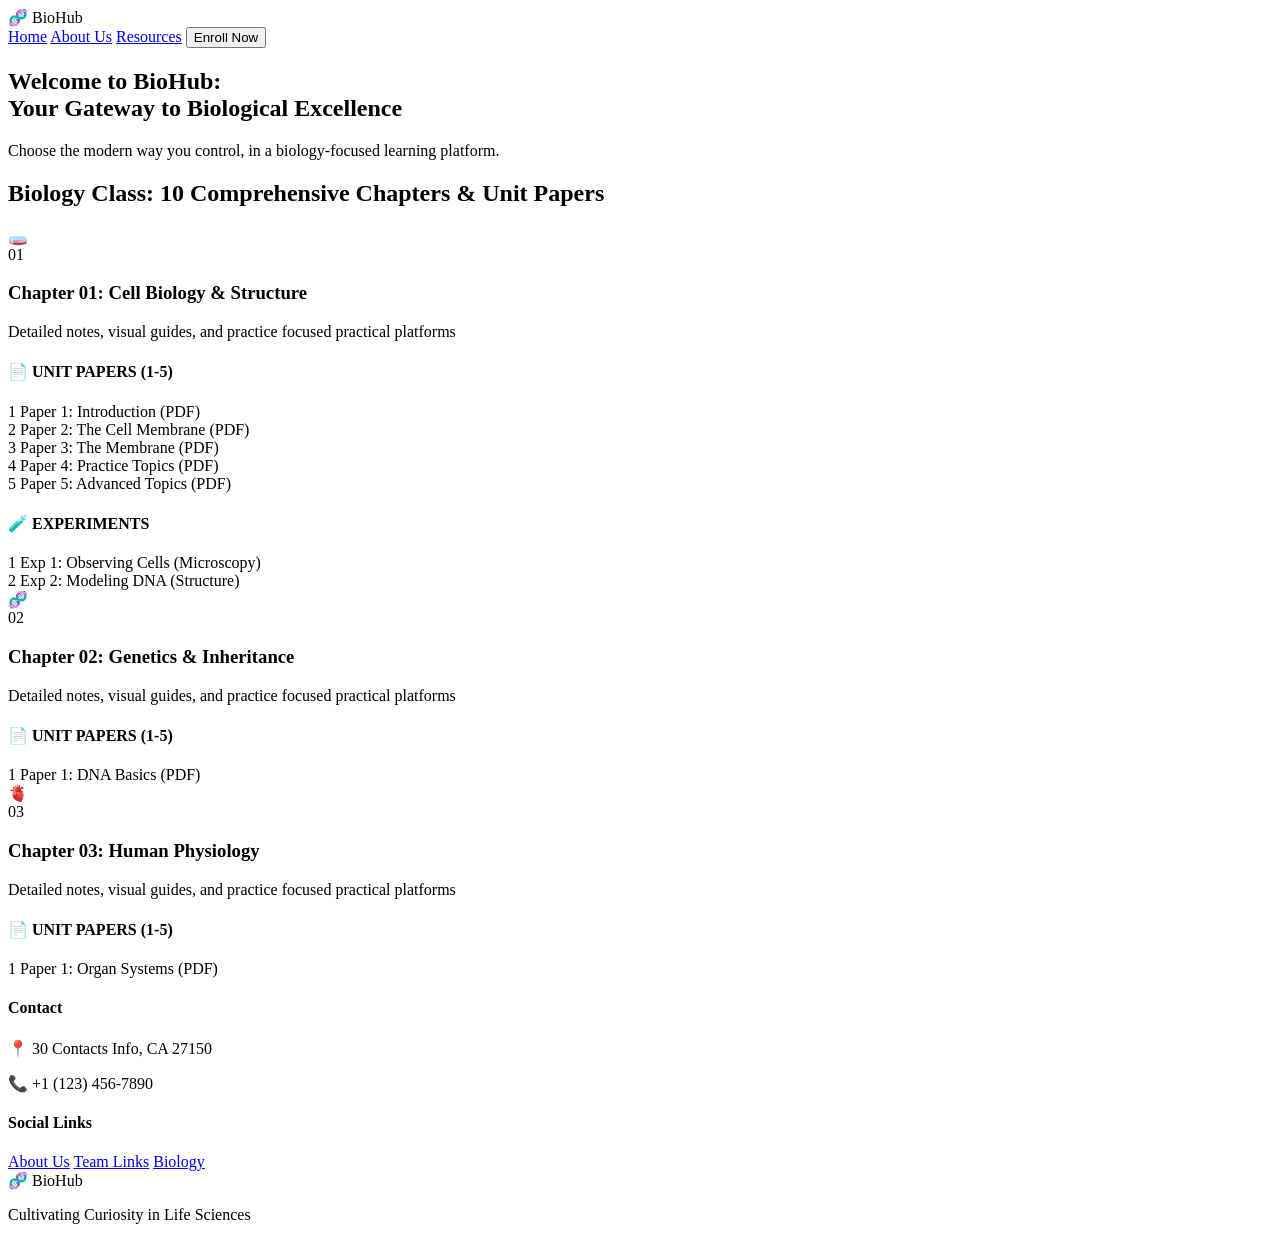
==== index.html @ 4a9627c2 "Move homepage files to root and rename index.html" ====
<!DOCTYPE html>
<html lang="en">
<head>
    <meta charset="UTF-8">
    <meta name="viewport" content="width=device-width, initial-scale=1.0">
    <title>BioHub - Biological Excellence</title>
    <link rel="stylesheet" href="homepage.css">
    <link href="https://fonts.googleapis.com/css2?family=Inter:wght@300;400;600;700&display=swap" rel="stylesheet">
</head>
<body>

    <header class="navbar">
        <div class="logo">🧬 BioHub</div>
        <nav>
            <a href="#" class="active">Home</a>
            <a href="#">About Us</a>
            <a href="#">Resources</a>
            <button class="portal-btn">Enroll Now</button>
        </nav>
    </header>

    <main>
        <section class="hero">
            <div class="hero-content">
                <h1>Welcome to <span>BioHub</span>:<br>Your Gateway to Biological Excellence</h1>
                <p>Choose the modern way you control, in a biology-focused learning platform.</p>
            </div>
            <div class="hero-images">
                <div class="img-large"></div>
                <div class="img-grid">
                    <div class="grid-item"></div>
                    <div class="grid-item"></div>
                    <div class="grid-item"></div>
                    <div class="grid-item"></div>
                </div>
            </div>
        </section>

        <section class="class-section">
            <h2>Biology Class: 10 Comprehensive Chapters & Unit Papers</h2>
            <div class="chapter-grid">
                
                <div class="card" onclick="toggleChapter(this)">
                    <div class="card-header">
                        <div class="icon-circle">🧫</div>
                        <span class="chapter-num">01</span>
                    </div>
                    <div class="card-content">
                        <h3>Chapter 01: Cell Biology & Structure</h3>
                        <p>Detailed notes, visual guides, and practice focused practical platforms</p>
                        
                        <div class="expanded-info">
                            <h4 class="section-title">📄 UNIT PAPERS (1-5)</h4>
                            <div class="list-item"><span>1</span> Paper 1: Introduction (PDF)</div>
                            <div class="list-item"><span>2</span> Paper 2: The Cell Membrane (PDF)</div>
                            <div class="list-item"><span>3</span> Paper 3: The Membrane (PDF)</div>
                            <div class="list-item"><span>4</span> Paper 4: Practice Topics (PDF)</div>
                            <div class="list-item"><span>5</span> Paper 5: Advanced Topics (PDF)</div>
                            
                            <h4 class="section-title">🧪 EXPERIMENTS</h4>
                            <div class="list-item"><span>1</span> Exp 1: Observing Cells (Microscopy)</div>
                            <div class="list-item"><span>2</span> Exp 2: Modeling DNA (Structure)</div>
                        </div>
                    </div>
                </div>

                <div class="card" onclick="toggleChapter(this)">
                    <div class="card-header">
                        <div class="icon-circle">🧬</div>
                        <span class="chapter-num">02</span>
                    </div>
                    <div class="card-content">
                        <h3>Chapter 02: Genetics & Inheritance</h3>
                        <p>Detailed notes, visual guides, and practice focused practical platforms</p>
                        <div class="expanded-info">
                            <h4 class="section-title">📄 UNIT PAPERS (1-5)</h4>
                            <div class="list-item"><span>1</span> Paper 1: DNA Basics (PDF)</div>
                        </div>
                    </div>
                </div>

                <div class="card" onclick="toggleChapter(this)">
                    <div class="card-header">
                        <div class="icon-circle">🫀</div>
                        <span class="chapter-num">03</span>
                    </div>
                    <div class="card-content">
                        <h3>Chapter 03: Human Physiology</h3>
                        <p>Detailed notes, visual guides, and practice focused practical platforms</p>
                        <div class="expanded-info">
                            <h4 class="section-title">📄 UNIT PAPERS (1-5)</h4>
                            <div class="list-item"><span>1</span> Paper 1: Organ Systems (PDF)</div>
                        </div>
                    </div>
                </div>

            </div>
        </section>
    </main>

    <footer>
            <div class="footer-content">
                <div class="footer-col">
                    <h4>Contact</h4>
                    <p>📍 30 Contacts Info, CA 27150</p>
                    <p>📞 +1 (123) 456-7890</p>
                </div>
                <div class="footer-col">
                    <h4>Social Links</h4>
                    <a href="#">About Us</a>
                    <a href="#">Team Links</a>
                    <a href="#">Biology</a>
                </div>
                <div class="footer-col branding">
                    <div class="logo">🧬 BioHub</div>
                    <p>Cultivating Curiosity in Life Sciences</p>
                </div>
            </div>
    </footer>

    <script>
        function toggleChapter(cardElement) {
            // Toggle the 'active' class on the clicked card
            cardElement.classList.toggle('active');
        }
    </script>

</body>
</html>
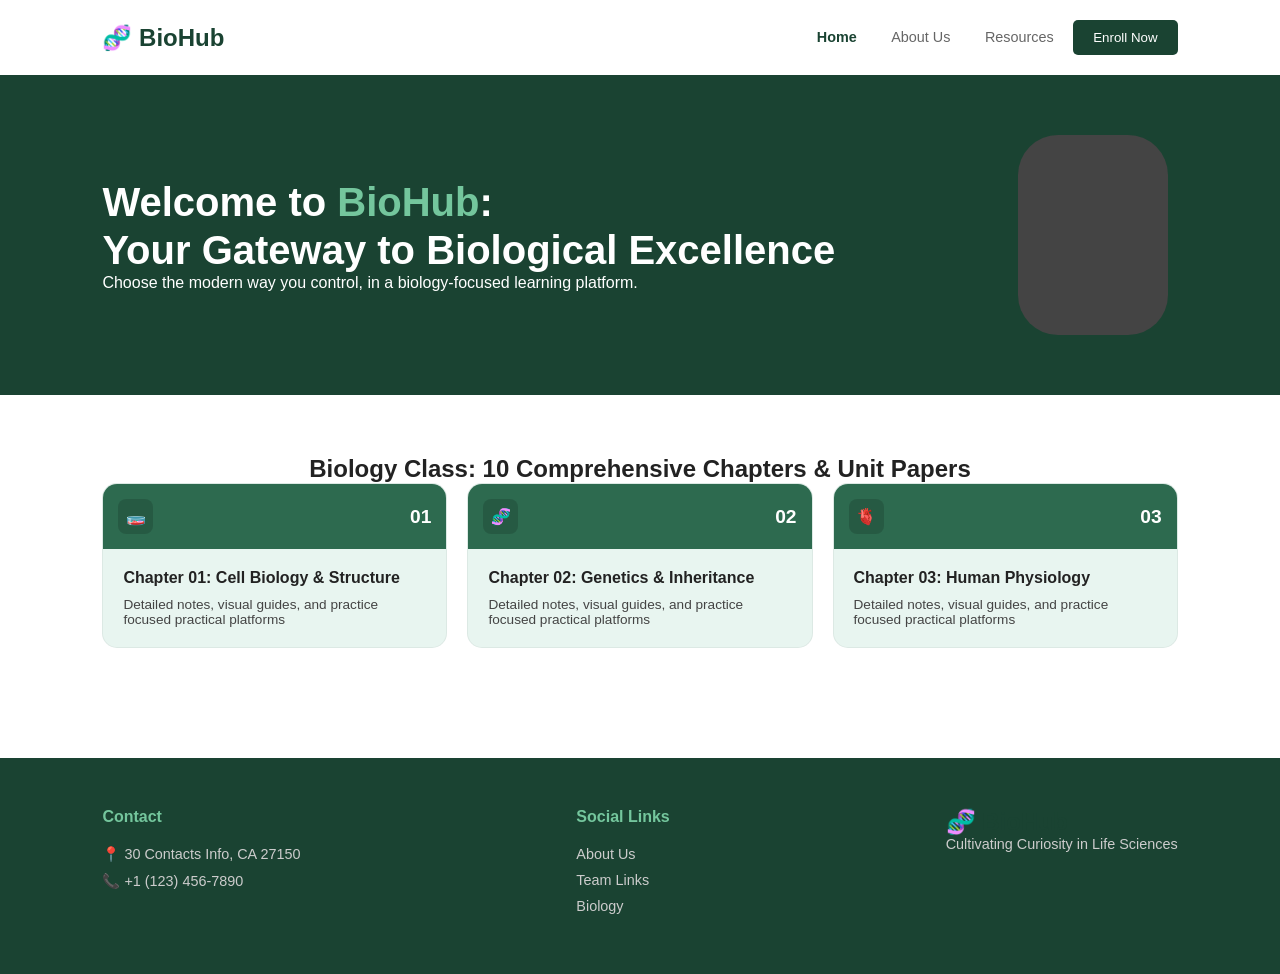
==== commit 960a50c6: "Fix CSS path" ====
--- a/index.html
+++ b/index.html
@@ -4,7 +4,7 @@
     <meta charset="UTF-8">
     <meta name="viewport" content="width=device-width, initial-scale=1.0">
     <title>BioHub - Biological Excellence</title>
-    <link rel="stylesheet" href="homepage.css">
+    <link rel="stylesheet" href="style.css">
     <link href="https://fonts.googleapis.com/css2?family=Inter:wght@300;400;600;700&display=swap" rel="stylesheet">
 </head>
 <body>
--- a/style.css
+++ b/style.css
@@ -0,0 +1,217 @@
+:root {
+    --primary-dark: #1a4332;
+    --accent-green: #2d6a4f;
+    --mint-bg: #e8f5f0;
+    --item-bg: #c9e9dc;
+    --white: #ffffff;
+    --text-dark: #222;
+}
+
+* {
+    margin: 0;
+    padding: 0;
+    box-sizing: border-box;
+    font-family: 'Inter', sans-serif;
+}
+
+body {
+    background-color: var(--white);
+    color: var(--text-dark);
+}
+
+/* Navbar */
+.navbar {
+    display: flex;
+    justify-content: space-between;
+    align-items: center;
+    padding: 20px 8%;
+}
+
+.logo {
+    font-weight: 700;
+    font-size: 1.5rem;
+    color: var(--primary-dark);
+}
+
+nav a {
+    text-decoration: none;
+    color: #666;
+    margin: 0 15px;
+    font-size: 0.9rem;
+}
+
+nav a.active {
+    color: var(--primary-dark);
+    font-weight: 600;
+}
+
+.portal-btn {
+    background-color: var(--primary-dark);
+    color: white;
+    border: none;
+    padding: 10px 20px;
+    border-radius: 5px;
+    cursor: pointer;
+}
+
+/* Hero Section */
+.hero {
+    background-color: var(--primary-dark);
+    color: white;
+    padding: 60px 8%;
+    display: flex;
+    align-items: center;
+    justify-content: space-between;
+}
+
+.hero-content h1 {
+    font-size: 2.5rem;
+    line-height: 1.2;
+}
+
+.hero-content span {
+    color: #74c69d;
+}
+
+.hero-images {
+    display: flex;
+    gap: 10px;
+}
+
+.img-large {
+    width: 150px;
+    height: 200px;
+    background: #444;
+    border-radius: 40px;
+}
+
+/* Chapter Grid - Fixed to 3 columns */
+.class-section {
+    padding: 60px 8%;
+    text-align: center;
+}
+
+.chapter-grid {
+    display: grid;
+    grid-template-columns: repeat(3, 1fr); /* Exactly 3 per line */
+    gap: 20px;
+    max-width: 1200px;
+    margin: 0 auto;
+}
+
+/* Card Styling */
+.card {
+    background-color: var(--mint-bg);
+    border-radius: 15px;
+    overflow: hidden;
+    cursor: pointer;
+    text-align: left;
+    transition: all 0.3s ease;
+    border: 1px solid rgba(0,0,0,0.05);
+}
+
+.card-header {
+    background-color: var(--accent-green);
+    padding: 15px;
+    display: flex;
+    justify-content: space-between;
+    align-items: center;
+}
+
+.icon-circle {
+    background: rgba(0,0,0,0.15);
+    width: 35px;
+    height: 35px;
+    border-radius: 8px;
+    display: flex;
+    align-items: center;
+    justify-content: center;
+}
+
+.chapter-num {
+    color: white;
+    font-weight: bold;
+    font-size: 1.2rem;
+}
+
+.card-content {
+    padding: 20px;
+}
+
+.card-content h3 {
+    font-size: 1rem;
+    margin-bottom: 10px;
+}
+
+.card-content p {
+    font-size: 0.85rem;
+    color: #444;
+}
+
+/* EXPANDING LOGIC */
+.expanded-info {
+    max-height: 0;
+    overflow: hidden;
+    transition: max-height 0.5s ease; /* Controls the slide speed */
+}
+
+/* When the card has the .active class (added by JS) */
+.card.active .expanded-info {
+    max-height: 1000px; 
+    margin-top: 20px;
+}
+
+.section-title {
+    font-size: 0.85rem;
+    margin: 15px 0 10px;
+    color: var(--primary-dark);
+}
+
+.list-item {
+    background: var(--item-bg);
+    padding: 10px;
+    border-radius: 20px;
+    font-size: 0.8rem;
+    display: flex;
+    align-items: center;
+    gap: 10px;
+    margin-bottom: 8px;
+}
+
+.list-item span {
+    background: var(--accent-green);
+    color: white;
+    width: 20px;
+    height: 20px;
+    border-radius: 50%;
+    display: flex;
+    align-items: center;
+    justify-content: center;
+    font-size: 0.7rem;
+}
+
+/* Footer */
+footer {
+    background: var(--primary-dark);
+    color: white;
+    padding: 50px 8%;
+    margin-top: 50px;
+}
+
+.footer-content {
+    display: flex;
+    justify-content: space-between;
+}
+
+.footer-col h4 {
+    margin-bottom: 20px;
+    color: #74c69d;
+}
+
+.footer-col p, .footer-col a {
+    color: #ccc;
+    text-decoration: none;
+    font-size: 0.9rem;
+    display: block;
+    margin-bottom: 10px;
+}
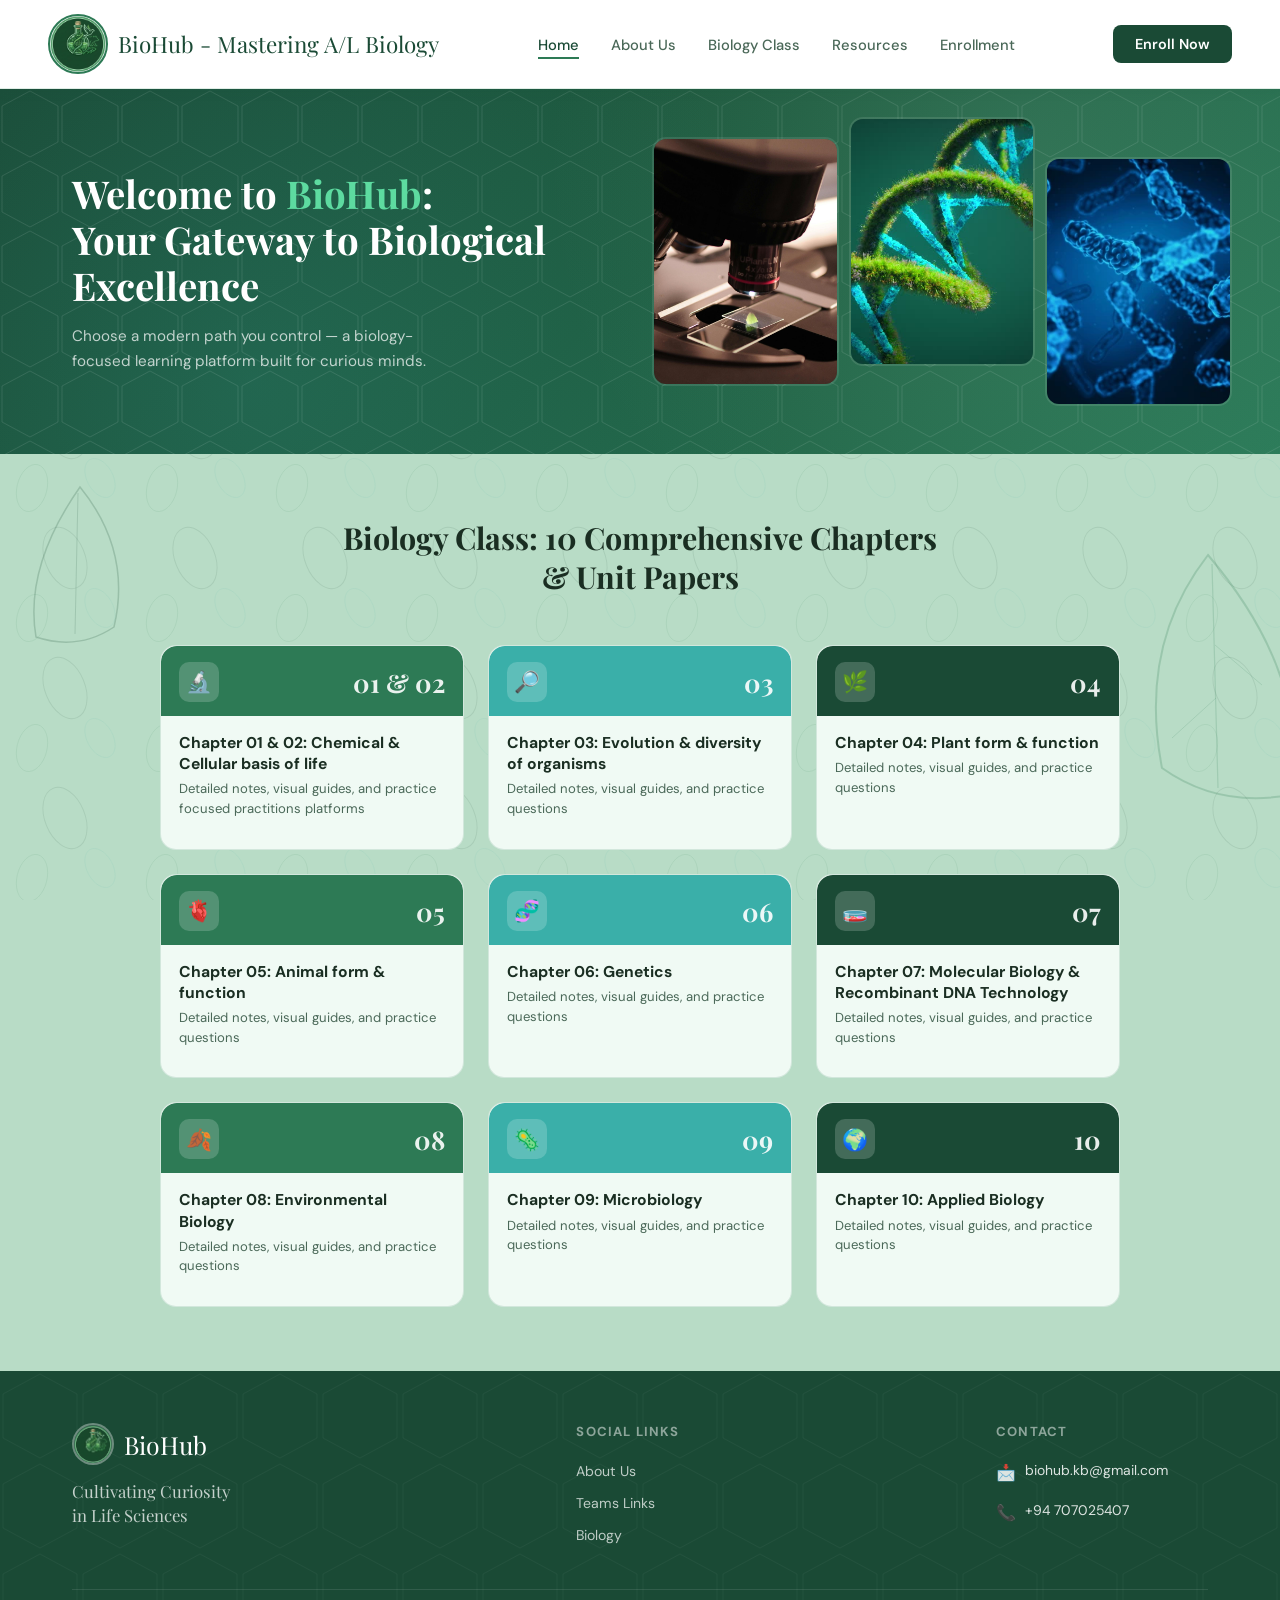
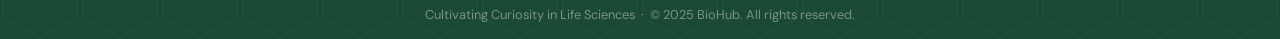
==== commit 9fe2db4a: "Update UI design" ====
--- a/index.html
+++ b/index.html
@@ -1,129 +1,327 @@
 <!DOCTYPE html>
 <html lang="en">
 <head>
-    <meta charset="UTF-8">
-    <meta name="viewport" content="width=device-width, initial-scale=1.0">
-    <title>BioHub - Biological Excellence</title>
-    <link rel="stylesheet" href="style.css">
-    <link href="https://fonts.googleapis.com/css2?family=Inter:wght@300;400;600;700&display=swap" rel="stylesheet">
+  <meta charset="UTF-8" />
+  <meta name="viewport" content="width=device-width, initial-scale=1.0"/>
+  <title>BioHub – Your Gateway to Biological Excellence</title>
+  <link rel="stylesheet" href="style.css">
+  <link href="https://fonts.googleapis.com/css2?family=Playfair+Display:wght@700&family=DM+Sans:wght@400;500;600&display=swap" rel="stylesheet"/>
 </head>
 <body>
 
-    <header class="navbar">
-        <div class="logo">🧬 BioHub</div>
-        <nav>
-            <a href="#" class="active">Home</a>
-            <a href="#">About Us</a>
-            <a href="#">Resources</a>
-            <button class="portal-btn">Enroll Now</button>
-        </nav>
-    </header>
-
-    <main>
-        <section class="hero">
-            <div class="hero-content">
-                <h1>Welcome to <span>BioHub</span>:<br>Your Gateway to Biological Excellence</h1>
-                <p>Choose the modern way you control, in a biology-focused learning platform.</p>
+  <!-- NAV -->
+  <nav>
+    <a href="#" class="logo">
+    <div class="logo-icon">
+        <img src="logo.png" alt="BioHub Logo">
+    </div>
+    BioHub - Mastering A/L Biology
+    </a>
+    <ul class="nav-links">
+      <li><a href="#" class="active">Home</a></li>
+      <li><a href="#">About Us</a></li>
+      <li><a href="#">Biology Class</a></li>
+      <li><a href="#">Resources</a></li>
+      <li><a href="#">Enrollment</a></li>
+    </ul>
+    <a href="#" class="btn-portal">Enroll Now</a>
+  </nav>
+
+  <!-- HERO -->
+  <section class="hero">
+    <div class="hero-text">
+      <h1>Welcome to <span>BioHub</span>:<br>Your Gateway to Biological Excellence</h1>
+      <p>Choose a modern path you control — a biology-focused learning platform built for curious minds.</p>
+    </div>
+    <div class="hero-images">
+    <div class="hero-img-slot microscope">
+        <img src="microscope.jpeg" alt="Microscope view">
+    </div>
+    <div class="hero-img-slot leaf">
+        <img src="leaf-cell.jpg" alt="Leaf structure">
+    </div>
+    <div class="hero-img-slot cell">
+        <img src="dna-cell.jpg" alt="Cell biology">
+    </div>
+    </div>
+  </section>
+
+  <!-- CHAPTERS -->
+  <section class="section">
+    <div class="section-title">
+      <h2>Biology Class: 10 Comprehensive Chapters<br>&amp; Unit Papers</h2>
+    </div>
+    <div class="chapters-grid">
+
+      <div class="chapter-card" onclick="toggleCard(this)">
+        <div class="card-header mid"><div class="card-icon">🔬</div><span class="card-num">01 & 02</span></div>
+        <div class="card-body">
+          <h3>Chapter 01 & 02: Chemical &amp; Cellular basis of life</h3>
+          <p>Detailed notes, visual guides, and practice focused practitions platforms</p>
+          <div class="card-expanded-content">
+            <div class="unit-section-label">📄 Unit Papers (1–5)</div>
+            <ul class="papers-list">
+              <li><span class="paper-num">1</span><a href="#">Paper 1: Introduction (PDF)</a></li>
+              <li><span class="paper-num">2</span><a href="#">Paper 2: The Cell Membrane (PDF)</a></li>
+              <li><span class="paper-num">3</span><a href="#">Paper 3: The Membrane (PDF)</a></li>
+              <li><span class="paper-num">4</span><a href="#">Paper 4: Practice Topics (PDF)</a></li>
+              <li><span class="paper-num">5</span><a href="#">Paper 5: Advanced Topics (PDF)</a></li>
+            </ul>
+            <div class="unit-section-label">✂️ Experiments</div>
+            <ul class="exp-list">
+              <li><span class="paper-num">1</span><a href="#">Exp 1: Observing Cells (Microscopy)</a></li>
+              <li><span class="paper-num">2</span><a href="#">Exp 2: Modeling DNA (Structure)</a></li>
+            </ul>
+            <button class="card-close-btn" onclick="closeCard(event, this)">✕ Close</button>
+          </div>
+        </div>
+      </div>
+
+      <div class="chapter-card" onclick="toggleCard(this)">
+        <div class="card-header teal"><div class="card-icon">🔎</div><span class="card-num">03</span></div>
+        <div class="card-body">
+          <h3>Chapter 03: Evolution &amp; diversity of organisms</h3>
+          <p>Detailed notes, visual guides, and practice questions</p>
+          <div class="card-expanded-content">
+            <div class="unit-section-label">📄 Unit Papers (1–5)</div>
+            <ul class="papers-list">
+              <li><span class="paper-num">1</span><a href="#">Paper 1: DNA Basics (PDF)</a></li>
+              <li><span class="paper-num">2</span><a href="#">Paper 2: Mendel's Laws (PDF)</a></li>
+              <li><span class="paper-num">3</span><a href="#">Paper 3: Chromosomes (PDF)</a></li>
+              <li><span class="paper-num">4</span><a href="#">Paper 4: Mutations (PDF)</a></li>
+              <li><span class="paper-num">5</span><a href="#">Paper 5: Advanced Genetics (PDF)</a></li>
+            </ul>
+            <div class="unit-section-label">✂️ Experiments</div>
+            <ul class="exp-list">
+              <li><span class="paper-num">1</span><a href="#">Exp 1: Punnett Squares Lab</a></li>
+              <li><span class="paper-num">2</span><a href="#">Exp 2: Trait Inheritance Study</a></li>
+            </ul>
+            <button class="card-close-btn" onclick="closeCard(event, this)">✕ Close</button>
+          </div>
+        </div>
+      </div>
+
+      <div class="chapter-card" onclick="toggleCard(this)">
+        <div class="card-header dark"><div class="card-icon">🌿</div><span class="card-num">04</span></div>
+        <div class="card-body">
+          <h3>Chapter 04: Plant form &amp; function</h3>
+          <p>Detailed notes, visual guides, and practice questions</p>
+          <div class="card-expanded-content">
+            <div class="unit-section-label">📄 Unit Papers (1–5)</div>
+            <ul class="papers-list">
+              <li><span class="paper-num">1</span><a href="#">Paper 1: Circulatory System (PDF)</a></li>
+              <li><span class="paper-num">2</span><a href="#">Paper 2: Respiratory System (PDF)</a></li>
+              <li><span class="paper-num">3</span><a href="#">Paper 3: Digestive System (PDF)</a></li>
+              <li><span class="paper-num">4</span><a href="#">Paper 4: Nervous System (PDF)</a></li>
+              <li><span class="paper-num">5</span><a href="#">Paper 5: Endocrine System (PDF)</a></li>
+            </ul>
+            <div class="unit-section-label">✂️ Experiments</div>
+            <ul class="exp-list">
+              <li><span class="paper-num">1</span><a href="#">Exp 1: Heart Rate Lab</a></li>
+              <li><span class="paper-num">2</span><a href="#">Exp 2: Lung Capacity Study</a></li>
+            </ul>
+            <button class="card-close-btn" onclick="closeCard(event, this)">✕ Close</button>
+          </div>
+        </div>
+      </div>
+
+      <div class="chapter-card" onclick="toggleCard(this)">
+        <div class="card-header mid"><div class="card-icon">🫀</div><span class="card-num">05</span></div>
+        <div class="card-body">
+          <h3>Chapter 05: Animal form &amp; function</h3>
+          <p>Detailed notes, visual guides, and practice questions</p>
+          <div class="card-expanded-content">
+            <div class="unit-section-label">📄 Unit Papers (1–5)</div>
+            <ul class="papers-list">
+              <li><span class="paper-num">1</span><a href="#">Paper 1: Plant Structure (PDF)</a></li>
+              <li><span class="paper-num">2</span><a href="#">Paper 2: Photosynthesis (PDF)</a></li>
+              <li><span class="paper-num">3</span><a href="#">Paper 3: Transpiration (PDF)</a></li>
+              <li><span class="paper-num">4</span><a href="#">Paper 4: Reproduction (PDF)</a></li>
+              <li><span class="paper-num">5</span><a href="#">Paper 5: Plant Hormones (PDF)</a></li>
+            </ul>
+            <div class="unit-section-label">✂️ Experiments</div>
+            <ul class="exp-list">
+              <li><span class="paper-num">1</span><a href="#">Exp 1: Leaf Chromatography</a></li>
+              <li><span class="paper-num">2</span><a href="#">Exp 2: Germination Study</a></li>
+            </ul>
+            <button class="card-close-btn" onclick="closeCard(event, this)">✕ Close</button>
+          </div>
+        </div>
+      </div>
+
+      <div class="chapter-card" onclick="toggleCard(this)">
+        <div class="card-header teal"><div class="card-icon">🧬</div><span class="card-num">06</span></div>
+        <div class="card-body">
+          <h3>Chapter 06: Genetics</h3>
+          <p>Detailed notes, visual guides, and practice questions</p>
+          <div class="card-expanded-content">
+            <div class="unit-section-label">📄 Unit Papers (1–5)</div>
+            <ul class="papers-list">
+              <li><span class="paper-num">1</span><a href="#">Paper 1: Ecosystems (PDF)</a></li>
+              <li><span class="paper-num">2</span><a href="#">Paper 2: Food Chains (PDF)</a></li>
+              <li><span class="paper-num">3</span><a href="#">Paper 3: Biomes (PDF)</a></li>
+              <li><span class="paper-num">4</span><a href="#">Paper 4: Populations (PDF)</a></li>
+              <li><span class="paper-num">5</span><a href="#">Paper 5: Conservation (PDF)</a></li>
+            </ul>
+            <div class="unit-section-label">✂️ Experiments</div>
+            <ul class="exp-list">
+              <li><span class="paper-num">1</span><a href="#">Exp 1: Local Habitat Survey</a></li>
+              <li><span class="paper-num">2</span><a href="#">Exp 2: Water Quality Test</a></li>
+            </ul>
+            <button class="card-close-btn" onclick="closeCard(event, this)">✕ Close</button>
+          </div>
+        </div>
+      </div>
+
+      <div class="chapter-card" onclick="toggleCard(this)">
+        <div class="card-header dark"><div class="card-icon">🧫</div><span class="card-num">07</span></div>
+        <div class="card-body">
+          <h3>Chapter 07: Molecular Biology &amp; Recombinant DNA Technology</h3>
+          <p>Detailed notes, visual guides, and practice questions</p>
+          <div class="card-expanded-content">
+            <div class="unit-section-label">📄 Unit Papers (1–5)</div>
+            <ul class="papers-list">
+              <li><span class="paper-num">1</span><a href="#">Paper 1: Carbohydrates (PDF)</a></li>
+              <li><span class="paper-num">2</span><a href="#">Paper 2: Proteins (PDF)</a></li>
+              <li><span class="paper-num">3</span><a href="#">Paper 3: Lipids (PDF)</a></li>
+              <li><span class="paper-num">4</span><a href="#">Paper 4: Enzymes (PDF)</a></li>
+              <li><span class="paper-num">5</span><a href="#">Paper 5: Nucleic Acids (PDF)</a></li>
+            </ul>
+            <div class="unit-section-label">✂️ Experiments</div>
+            <ul class="exp-list">
+              <li><span class="paper-num">1</span><a href="#">Exp 1: Benedict's Test</a></li>
+              <li><span class="paper-num">2</span><a href="#">Exp 2: Enzyme Activity Lab</a></li>
+            </ul>
+            <button class="card-close-btn" onclick="closeCard(event, this)">✕ Close</button>
+          </div>
+        </div>
+      </div>
+
+      <div class="chapter-card" onclick="toggleCard(this)">
+        <div class="card-header mid"><div class="card-icon">🍂</div><span class="card-num">08</span></div>
+        <div class="card-body">
+          <h3>Chapter 08: Environmental Biology</h3>
+          <p>Detailed notes, visual guides, and practice questions</p>
+          <div class="card-expanded-content">
+            <div class="unit-section-label">📄 Unit Papers (1–5)</div>
+            <ul class="papers-list">
+              <li><span class="paper-num">1</span><a href="#">Paper 1: Bacteria (PDF)</a></li>
+              <li><span class="paper-num">2</span><a href="#">Paper 2: Viruses (PDF)</a></li>
+              <li><span class="paper-num">3</span><a href="#">Paper 3: Fungi (PDF)</a></li>
+              <li><span class="paper-num">4</span><a href="#">Paper 4: Protists (PDF)</a></li>
+              <li><span class="paper-num">5</span><a href="#">Paper 5: Immunity (PDF)</a></li>
+            </ul>
+            <div class="unit-section-label">✂️ Experiments</div>
+            <ul class="exp-list">
+              <li><span class="paper-num">1</span><a href="#">Exp 1: Bacterial Culture Lab</a></li>
+              <li><span class="paper-num">2</span><a href="#">Exp 2: Microscope Slide Study</a></li>
+            </ul>
+            <button class="card-close-btn" onclick="closeCard(event, this)">✕ Close</button>
+          </div>
+        </div>
+      </div>
+
+      <div class="chapter-card" onclick="toggleCard(this)">
+        <div class="card-header teal"><div class="card-icon">🦠</div><span class="card-num">09</span></div>
+        <div class="card-body">
+          <h3>Chapter 09: Microbiology</h3>
+          <p>Detailed notes, visual guides, and practice questions</p>
+          <div class="card-expanded-content">
+            <div class="unit-section-label">📄 Unit Papers (1–5)</div>
+            <ul class="papers-list">
+              <li><span class="paper-num">1</span><a href="#">Paper 1: Neurons (PDF)</a></li>
+              <li><span class="paper-num">2</span><a href="#">Paper 2: Brain Regions (PDF)</a></li>
+              <li><span class="paper-num">3</span><a href="#">Paper 3: Synapses (PDF)</a></li>
+              <li><span class="paper-num">4</span><a href="#">Paper 4: Reflexes (PDF)</a></li>
+              <li><span class="paper-num">5</span><a href="#">Paper 5: Senses (PDF)</a></li>
+            </ul>
+            <div class="unit-section-label">✂️ Experiments</div>
+            <ul class="exp-list">
+              <li><span class="paper-num">1</span><a href="#">Exp 1: Reflex Response Test</a></li>
+              <li><span class="paper-num">2</span><a href="#">Exp 2: Sensory Perception Lab</a></li>
+            </ul>
+            <button class="card-close-btn" onclick="closeCard(event, this)">✕ Close</button>
+          </div>
+        </div>
+      </div>
+
+      <div class="chapter-card" onclick="toggleCard(this)">
+        <div class="card-header dark"><div class="card-icon">🌍</div><span class="card-num">10</span></div>
+        <div class="card-body">
+          <h3>Chapter 10: Applied Biology</h3>
+          <p>Detailed notes, visual guides, and practice questions</p>
+          <div class="card-expanded-content">
+            <div class="unit-section-label">📄 Unit Papers (1–5)</div>
+            <ul class="papers-list">
+              <li><span class="paper-num">1</span><a href="#">Paper 1: Natural Selection (PDF)</a></li>
+              <li><span class="paper-num">2</span><a href="#">Paper 2: Fossil Record (PDF)</a></li>
+              <li><span class="paper-num">3</span><a href="#">Paper 3: Speciation (PDF)</a></li>
+              <li><span class="paper-num">4</span><a href="#">Paper 4: Classification (PDF)</a></li>
+              <li><span class="paper-num">5</span><a href="#">Paper 5: Human Evolution (PDF)</a></li>
+            </ul>
+            <div class="unit-section-label">✂️ Experiments</div>
+            <ul class="exp-list">
+              <li><span class="paper-num">1</span><a href="#">Exp 1: Fossil Comparison Study</a></li>
+              <li><span class="paper-num">2</span><a href="#">Exp 2: Biodiversity Survey</a></li>
+            </ul>
+            <button class="card-close-btn" onclick="closeCard(event, this)">✕ Close</button>
+          </div>
+        </div>
+      </div>
+
+    </div>
+  </section>
+
+  <!-- FOOTER -->
+    <footer>
+    <div class="footer-grid">
+        <div class="footer-col footer-brand">
+        <div class="footer-logo">
+            <div class="footer-logo-icon">
+                <img src="logo.png" alt="Logo" style="width:100%; height:100%; object-fit:cover; border-radius:50%;">
             </div>
-            <div class="hero-images">
-                <div class="img-large"></div>
-                <div class="img-grid">
-                    <div class="grid-item"></div>
-                    <div class="grid-item"></div>
-                    <div class="grid-item"></div>
-                    <div class="grid-item"></div>
-                </div>
-            </div>
-        </section>
-
-        <section class="class-section">
-            <h2>Biology Class: 10 Comprehensive Chapters & Unit Papers</h2>
-            <div class="chapter-grid">
-                
-                <div class="card" onclick="toggleChapter(this)">
-                    <div class="card-header">
-                        <div class="icon-circle">🧫</div>
-                        <span class="chapter-num">01</span>
-                    </div>
-                    <div class="card-content">
-                        <h3>Chapter 01: Cell Biology & Structure</h3>
-                        <p>Detailed notes, visual guides, and practice focused practical platforms</p>
-                        
-                        <div class="expanded-info">
-                            <h4 class="section-title">📄 UNIT PAPERS (1-5)</h4>
-                            <div class="list-item"><span>1</span> Paper 1: Introduction (PDF)</div>
-                            <div class="list-item"><span>2</span> Paper 2: The Cell Membrane (PDF)</div>
-                            <div class="list-item"><span>3</span> Paper 3: The Membrane (PDF)</div>
-                            <div class="list-item"><span>4</span> Paper 4: Practice Topics (PDF)</div>
-                            <div class="list-item"><span>5</span> Paper 5: Advanced Topics (PDF)</div>
-                            
-                            <h4 class="section-title">🧪 EXPERIMENTS</h4>
-                            <div class="list-item"><span>1</span> Exp 1: Observing Cells (Microscopy)</div>
-                            <div class="list-item"><span>2</span> Exp 2: Modeling DNA (Structure)</div>
-                        </div>
-                    </div>
-                </div>
-
-                <div class="card" onclick="toggleChapter(this)">
-                    <div class="card-header">
-                        <div class="icon-circle">🧬</div>
-                        <span class="chapter-num">02</span>
-                    </div>
-                    <div class="card-content">
-                        <h3>Chapter 02: Genetics & Inheritance</h3>
-                        <p>Detailed notes, visual guides, and practice focused practical platforms</p>
-                        <div class="expanded-info">
-                            <h4 class="section-title">📄 UNIT PAPERS (1-5)</h4>
-                            <div class="list-item"><span>1</span> Paper 1: DNA Basics (PDF)</div>
-                        </div>
-                    </div>
-                </div>
-
-                <div class="card" onclick="toggleChapter(this)">
-                    <div class="card-header">
-                        <div class="icon-circle">🫀</div>
-                        <span class="chapter-num">03</span>
-                    </div>
-                    <div class="card-content">
-                        <h3>Chapter 03: Human Physiology</h3>
-                        <p>Detailed notes, visual guides, and practice focused practical platforms</p>
-                        <div class="expanded-info">
-                            <h4 class="section-title">📄 UNIT PAPERS (1-5)</h4>
-                            <div class="list-item"><span>1</span> Paper 1: Organ Systems (PDF)</div>
-                        </div>
-                    </div>
-                </div>
-
-            </div>
-        </section>
-    </main>
-
-    <footer>
-            <div class="footer-content">
-                <div class="footer-col">
-                    <h4>Contact</h4>
-                    <p>📍 30 Contacts Info, CA 27150</p>
-                    <p>📞 +1 (123) 456-7890</p>
-                </div>
-                <div class="footer-col">
-                    <h4>Social Links</h4>
-                    <a href="#">About Us</a>
-                    <a href="#">Team Links</a>
-                    <a href="#">Biology</a>
-                </div>
-                <div class="footer-col branding">
-                    <div class="logo">🧬 BioHub</div>
-                    <p>Cultivating Curiosity in Life Sciences</p>
-                </div>
-            </div>
+            BioHub
+        </div>
+        <p class="footer-tagline">Cultivating Curiosity<br>in Life Sciences</p>
+        </div>
+
+        <div class="footer-col">
+        <h4>Social Links</h4>
+        <ul class="footer-links">
+            <li><a href="#">About Us</a></li>
+            <li><a href="#">Teams Links</a></li>
+            <li><a href="#">Biology</a></li>
+        </ul>
+        </div>
+
+        <div class="footer-col">
+        <h4>Contact</h4>
+        <div class="footer-contact-item">
+            <span class="icon">📩</span>
+            <span>biohub.kb@gmail.com</span>
+        </div>
+        <div class="footer-contact-item">
+            <span class="icon">📞</span>
+            <span>+94 707025407</span>
+        </div>
+        </div>
+    </div>
+    <div class="footer-bottom">Cultivating Curiosity in Life Sciences &nbsp;·&nbsp; © 2025 BioHub. All rights reserved.</div>
     </footer>
 
-    <script>
-        function toggleChapter(cardElement) {
-            // Toggle the 'active' class on the clicked card
-            cardElement.classList.toggle('active');
-        }
-    </script>
-
+  <script>
+    function toggleCard(card) {
+      const isExpanded = card.classList.contains('expanded');
+      document.querySelectorAll('.chapter-card.expanded').forEach(c => c.classList.remove('expanded'));
+      if (!isExpanded) {
+        card.classList.add('expanded');
+        setTimeout(() => card.scrollIntoView({ behavior: 'smooth', block: 'nearest' }), 50);
+      }
+    }
+    function closeCard(e, btn) {
+      e.stopPropagation();
+      btn.closest('.chapter-card').classList.remove('expanded');
+    }
+  </script>
 </body>
 </html>
--- a/style.css
+++ b/style.css
@@ -1,217 +1,377 @@
-:root {
-    --primary-dark: #1a4332;
-    --accent-green: #2d6a4f;
-    --mint-bg: #e8f5f0;
-    --item-bg: #c9e9dc;
-    --white: #ffffff;
-    --text-dark: #222;
-}
-
-* {
-    margin: 0;
-    padding: 0;
-    box-sizing: border-box;
-    font-family: 'Inter', sans-serif;
-}
-
-body {
-    background-color: var(--white);
-    color: var(--text-dark);
-}
-
-/* Navbar */
-.navbar {
-    display: flex;
-    justify-content: space-between;
-    align-items: center;
-    padding: 20px 8%;
-}
-
-.logo {
-    font-weight: 700;
-    font-size: 1.5rem;
-    color: var(--primary-dark);
-}
-
-nav a {
+*, *::before, *::after { box-sizing: border-box; margin: 0; padding: 0; }
+
+    :root {
+      --green-dark: #1a4a35;
+      --green-mid: #2d7a55;
+      --green-teal: #3aafa9;
+      --green-light: #a8d5ba;
+      --green-pale: #e8f5ee;
+      --text-dark: #1a2e22;
+      --text-muted: #4a6858;
+      --white: #ffffff;
+      --card-bg: #f0faf4;
+    }
+
+    body {
+      font-family: 'DM Sans', sans-serif;
+      color: var(--text-dark);
+      background: #b8dcc6;
+      overflow-x: hidden;
+    }
+
+    /* ════════════ LEAF BACKGROUND ════════════ */
+    body::before {
+      content: '';
+      position: fixed;
+      inset: 0;
+      z-index: 0;
+      pointer-events: none;
+      background-image:
+        url("data:image/svg+xml,%3Csvg xmlns='http://www.w3.org/2000/svg' width='240' height='340'%3E%3Cpath d='M30,320 Q8,190 115,55 Q195,155 170,295 Q105,330 30,320Z' fill='none' stroke='%231a4a35' stroke-width='2' opacity='0.25'/%3E%3Cline x1='108' y1='65' x2='102' y2='308' stroke='%231a4a35' stroke-width='1.3' opacity='0.2'/%3E%3Cline x1='105' y1='140' x2='58' y2='188' stroke='%231a4a35' stroke-width='1' opacity='0.16'/%3E%3Cline x1='104' y1='185' x2='145' y2='228' stroke='%231a4a35' stroke-width='1' opacity='0.16'/%3E%3Cline x1='103' y1='230' x2='62' y2='272' stroke='%231a4a35' stroke-width='1' opacity='0.16'/%3E%3C/svg%3E"),
+        url("data:image/svg+xml,%3Csvg xmlns='http://www.w3.org/2000/svg' width='200' height='290'%3E%3Cpath d='M170,265 Q192,148 88,25 Q18,115 42,238 Q98,278 170,265Z' fill='none' stroke='%232d7a55' stroke-width='2' opacity='0.22'/%3E%3Cline x1='92' y1='34' x2='98' y2='258' stroke='%232d7a55' stroke-width='1.2' opacity='0.17'/%3E%3Cline x1='95' y1='115' x2='142' y2='155' stroke='%232d7a55' stroke-width='1' opacity='0.14'/%3E%3Cline x1='96' y1='168' x2='52' y2='208' stroke='%232d7a55' stroke-width='1' opacity='0.14'/%3E%3C/svg%3E"),
+        url("data:image/svg+xml,%3Csvg xmlns='http://www.w3.org/2000/svg' width='160' height='230'%3E%3Cpath d='M22,205 Q4,115 82,12 Q152,88 128,192 Q78,222 22,205Z' fill='none' stroke='%233aafa9' stroke-width='1.8' opacity='0.2'/%3E%3Cline x1='80' y1='20' x2='76' y2='200' stroke='%233aafa9' stroke-width='1.1' opacity='0.16'/%3E%3Cline x1='78' y1='95' x2='38' y2='135' stroke='%233aafa9' stroke-width='0.9' opacity='0.13'/%3E%3Cline x1='79' y1='140' x2='118' y2='175' stroke='%233aafa9' stroke-width='0.9' opacity='0.13'/%3E%3C/svg%3E"),
+        url("data:image/svg+xml,%3Csvg xmlns='http://www.w3.org/2000/svg' width='120' height='175'%3E%3Cpath d='M16,158 Q4,88 60,8 Q112,72 94,148 Q58,172 16,158Z' fill='none' stroke='%231a4a35' stroke-width='1.5' opacity='0.2'/%3E%3Cline x1='58' y1='14' x2='55' y2='155' stroke='%231a4a35' stroke-width='1' opacity='0.15'/%3E%3C/svg%3E");
+      background-repeat: no-repeat, no-repeat, no-repeat, no-repeat;
+      background-position:
+        -50px 60px,
+        calc(100% + 40px) calc(100% - 80px),
+        calc(100% - 10px) 10px,
+        20px calc(55% + 80px);
+      background-size: 240px 340px, 200px 290px, 160px 230px, 120px 175px;
+    }
+
+    /* tiled leaf texture */
+    body::after {
+      content: '';
+      position: fixed;
+      inset: 0;
+      z-index: 0;
+      pointer-events: none;
+      background-image: url("data:image/svg+xml,%3Csvg xmlns='http://www.w3.org/2000/svg' width='130' height='130'%3E%3Cellipse cx='65' cy='38' rx='20' ry='32' fill='none' stroke='%231a4a35' stroke-width='0.9' opacity='0.1' transform='rotate(-22 65 38)'/%3E%3Cellipse cx='32' cy='98' rx='15' ry='24' fill='none' stroke='%232d7a55' stroke-width='0.9' opacity='0.09' transform='rotate(14 32 98)'/%3E%3Cellipse cx='100' cy='88' rx='13' ry='21' fill='none' stroke='%233aafa9' stroke-width='0.8' opacity='0.09' transform='rotate(-28 100 88)'/%3E%3C/svg%3E");
+      background-repeat: repeat;
+      background-size: 130px 130px;
+    }
+
+    nav, .hero, .section, footer { position: relative; z-index: 1; }
+
+    /* ── NAV ── */
+    nav {
+      display: flex;
+      align-items: center;
+      justify-content: space-between;
+      padding: 14px 48px;
+      background: var(--white);
+      border-bottom: 1px solid #e0ede6;
+      position: sticky;
+      top: 0;
+      z-index: 100;
+      box-shadow: 0 2px 12px rgba(30,80,50,.08);
+    }
+    .logo {
+    display: flex; 
+    align-items: center; 
+    gap: 10px;
+    font-family: 'Playfair Display', serif; 
+    font-size: 1.4rem;
+    color: var(--green-dark); 
     text-decoration: none;
-    color: #666;
-    margin: 0 15px;
-    font-size: 0.9rem;
-}
-
-nav a.active {
-    color: var(--primary-dark);
-    font-weight: 600;
-}
-
-.portal-btn {
-    background-color: var(--primary-dark);
-    color: white;
-    border: none;
-    padding: 10px 20px;
-    border-radius: 5px;
-    cursor: pointer;
-}
-
-/* Hero Section */
-.hero {
-    background-color: var(--primary-dark);
-    color: white;
-    padding: 60px 8%;
-    display: flex;
-    align-items: center;
-    justify-content: space-between;
-}
-
-.hero-content h1 {
-    font-size: 2.5rem;
-    line-height: 1.2;
-}
-
-.hero-content span {
-    color: #74c69d;
-}
-
-.hero-images {
-    display: flex;
-    gap: 10px;
-}
-
-.img-large {
-    width: 150px;
-    height: 200px;
-    background: #444;
-    border-radius: 40px;
-}
-
-/* Chapter Grid - Fixed to 3 columns */
-.class-section {
-    padding: 60px 8%;
-    text-align: center;
-}
-
-.chapter-grid {
-    display: grid;
-    grid-template-columns: repeat(3, 1fr); /* Exactly 3 per line */
-    gap: 20px;
-    max-width: 1200px;
-    margin: 0 auto;
-}
-
-/* Card Styling */
-.card {
-    background-color: var(--mint-bg);
-    border-radius: 15px;
+    }
+
+    .logo-icon {
+    width: 60px; 
+    height: 60px;
+    background: var(--green-pale); 
+    border: 2px solid var(--green-mid);
+    border-radius: 50%; 
+    display: flex; 
+    align-items: center; 
+    justify-content: center; 
+    overflow: hidden; /* Ensures the image doesn't "leak" outside the circle */
+    }
+
+    .logo-icon img {
+    width: 100%;    /* Forces image to match container width */
+    height: 100%;   /* Forces image to match container height */
+    object-fit: cover; /* This is crucial: it prevents the image from stretching */
+    display: block;
+    }
+    .nav-links { display: flex; align-items: center; gap: 32px; list-style: none; }
+    .nav-links a { text-decoration: none; color: var(--text-muted); font-size: .92rem; font-weight: 500; transition: color .2s; }
+    .nav-links a:hover { color: var(--green-dark); }
+    .nav-links a.active { color: var(--green-dark); border-bottom: 2px solid var(--green-mid); padding-bottom: 2px; }
+    .btn-portal {
+      background: var(--green-dark); color: var(--white); padding: 10px 22px;
+      border-radius: 8px; font-size: .9rem; font-weight: 600; text-decoration: none;
+      transition: background .2s, transform .15s; white-space: nowrap;
+    }
+    .btn-portal:hover { background: var(--green-mid); transform: translateY(-1px); }
+
+    /* ── HERO ── */
+    .hero-images { 
+        display: grid; 
+        grid-template-columns: 1fr 1fr 1fr; 
+        gap: 10px; 
+        position: relative; 
+        z-index: 1; 
+        animation: fadeUp .9s .15s ease both; 
+    }
+
+    .hero-img-slot { 
+        border-radius: 14px; 
+        overflow: hidden; 
+        aspect-ratio: 3/4; 
+        display: flex; 
+        align-items: center; 
+        justify-content: center; 
+        /* Keep your existing gradients as background placeholders */
+        border: 2px solid rgba(255, 255, 255, 0.1); 
+    }
+
+    /* ADD THIS: This ensures your images fill the slots exactly */
+    .hero-img-slot img {
+        width: 100%;
+        height: 100%;
+        object-fit: cover; /* Prevents stretching */
+        display: block;
+    }
+
+    /* Keep your existing positioning exactly as it was */
+    .hero-img-slot:nth-child(2) { margin-top: -20px; }
+    .hero-img-slot:nth-child(3) { margin-top: 20px; }
+
+    .hero {
+      background: linear-gradient(135deg, var(--green-dark) 0%, #1e5c40 50%, #2a7a58 100%);
+      display: grid; grid-template-columns: 1fr 1fr;
+      align-items: center; min-height: 340px;
+      padding: 48px 48px 48px 72px; overflow: hidden;
+    }
+    .hero::before {
+      content: ''; position: absolute; inset: 0;
+      background-image: radial-gradient(circle at 20% 80%, rgba(58,175,169,.18) 0%, transparent 50%), radial-gradient(circle at 80% 20%, rgba(168,213,186,.12) 0%, transparent 45%);
+      pointer-events: none;
+    }
+    .hero::after {
+      content: ''; position: absolute; inset: 0;
+      background-image: url("data:image/svg+xml,%3Csvg xmlns='http://www.w3.org/2000/svg' width='60' height='70'%3E%3Cpolygon points='30,2 58,17 58,53 30,68 2,53 2,17' fill='none' stroke='rgba(255,255,255,0.1)' stroke-width='1'/%3E%3C/svg%3E");
+      pointer-events: none;
+    }
+    .hero-text { position: relative; z-index: 1; animation: fadeUp .7s ease both; }
+    .hero-text h1 { font-family: 'Playfair Display', serif; font-size: 2.4rem; color: var(--white); line-height: 1.2; margin-bottom: 16px; }
+    .hero-text h1 span { color: #5ddba0; }
+    .hero-text p { color: rgba(255,255,255,.72); font-size: .95rem; max-width: 380px; line-height: 1.6; }
+    .hero-images { display: grid; grid-template-columns: 1fr 1fr 1fr; gap: 10px; position: relative; z-index: 1; animation: fadeUp .9s .15s ease both; }
+    .hero-img-slot { border-radius: 14px; overflow: hidden; aspect-ratio: 3/4; display: flex; align-items: center; justify-content: center; font-size: 2.5rem; }
+    .hero-img-slot:nth-child(2) { margin-top: -20px; }
+    .hero-img-slot:nth-child(3) { margin-top: 20px; }
+
+    /* ── SECTION ── */
+    .section { padding: 64px 48px; }
+    .section-title { text-align: center; margin-bottom: 48px; }
+    .section-title h2 { font-family: 'Playfair Display', serif; font-size: 1.9rem; color: var(--text-dark); line-height: 1.3; }
+
+    /* ── CHAPTER GRID ── */
+    .chapters-grid { display: grid; grid-template-columns: repeat(3, 1fr); gap: 24px; max-width: 960px; margin: 0 auto; }
+
+    .chapter-card {
+      background: var(--card-bg); border-radius: 16px; overflow: hidden;
+      border: 1px solid rgba(45,122,85,.15);
+      transition: transform .25s, box-shadow .25s; cursor: pointer;
+      animation: fadeUp .5s ease both;
+    }
+    .chapter-card:hover { transform: translateY(-4px); box-shadow: 0 14px 36px rgba(30,80,50,.16); }
+    .chapter-card.expanded { transform: none !important; box-shadow: 0 18px 48px rgba(30,80,50,.24) !important; border-color: var(--green-mid); cursor: default; }
+
+    .card-header { display: flex; align-items: center; justify-content: space-between; padding: 16px 18px 14px; border-radius: 16px 16px 0 0; }
+    .card-header.mid  { background: var(--green-mid); }
+    .card-header.teal { background: var(--green-teal); }
+    .card-header.dark { background: var(--green-dark); }
+
+    .card-icon { width: 40px; height: 40px; background: rgba(255,255,255,.18); border-radius: 10px; display: flex; align-items: center; justify-content: center; font-size: 1.3rem; }
+    .card-num { font-size: 1.6rem; font-weight: 700; color: rgba(255,255,255,.9); font-family: 'Playfair Display', serif; }
+
+    .card-body { padding: 16px 18px 18px; }
+    .card-body h3 { font-size: .98rem; font-weight: 700; color: var(--text-dark); margin-bottom: 5px; line-height: 1.35; }
+    .card-body > p { font-size: .82rem; color: var(--text-muted); line-height: 1.5; margin-bottom: 12px; }
+
+    /* expanded content */
+    .card-expanded-content { display: none; margin-top: 4px; }
+    .chapter-card.expanded .card-expanded-content { display: block; }
+
+    .unit-section-label {
+      display: flex; align-items: center; gap: 7px;
+      font-size: .75rem; font-weight: 700; text-transform: uppercase; letter-spacing: .07em;
+      color: var(--text-dark); margin: 12px 0 7px;
+      padding-bottom: 4px; border-bottom: 1px solid rgba(45,122,85,.15);
+    }
+    .papers-list, .exp-list { list-style: none; display: flex; flex-direction: column; gap: 6px; margin-bottom: 8px; }
+    .papers-list li, .exp-list li { display: flex; align-items: center; gap: 8px; font-size: .8rem; color: var(--text-dark); }
+    .paper-num { width: 20px; height: 20px; background: var(--green-mid); color: white; border-radius: 4px; display: flex; align-items: center; justify-content: center; font-size: .68rem; font-weight: 700; flex-shrink: 0; }
+    .exp-list .paper-num { background: var(--green-teal); }
+    .papers-list a, .exp-list a { color: var(--text-dark); text-decoration: none; font-size: .8rem; line-height: 1.3; }
+    .papers-list a:hover, .exp-list a:hover { color: var(--green-mid); text-decoration: underline; }
+
+    .card-close-btn {
+      display: none; margin-top: 12px;
+      background: none; border: 1.5px solid var(--green-light);
+      color: var(--text-muted); font-size: .78rem; font-weight: 600;
+      padding: 5px 12px; border-radius: 6px; cursor: pointer;
+      transition: background .2s, color .2s; font-family: 'DM Sans', sans-serif;
+    }
+    .card-close-btn:hover { background: var(--green-light); color: var(--green-dark); }
+    .chapter-card.expanded .card-close-btn { display: inline-flex; align-items: center; gap: 5px; }
+
+    /* animation delays */
+    @keyframes fadeUp { from { opacity: 0; transform: translateY(24px); } to { opacity: 1; transform: translateY(0); } }
+    .chapter-card:nth-child(1) { animation-delay: .05s; }
+    .chapter-card:nth-child(2) { animation-delay: .12s; }
+    .chapter-card:nth-child(3) { animation-delay: .19s; }
+    .chapter-card:nth-child(4) { animation-delay: .26s; }
+    .chapter-card:nth-child(5) { animation-delay: .33s; }
+    .chapter-card:nth-child(6) { animation-delay: .40s; }
+    .chapter-card:nth-child(7) { animation-delay: .47s; }
+    .chapter-card:nth-child(8) { animation-delay: .54s; }
+    .chapter-card:nth-child(9) { animation-delay: .61s; }
+
+/* ── FOOTER ── */
+    footer {
+    background: var(--green-dark);
+    color: rgba(255,255,255,.85);
+    padding: 52px 72px 0;
+    position: relative; /* Ensure background elements stay contained */
     overflow: hidden;
-    cursor: pointer;
-    text-align: left;
-    transition: all 0.3s ease;
-    border: 1px solid rgba(0,0,0,0.05);
-}
-
-.card-header {
-    background-color: var(--accent-green);
-    padding: 15px;
-    display: flex;
-    justify-content: space-between;
-    align-items: center;
-}
-
-.icon-circle {
-    background: rgba(0,0,0,0.15);
-    width: 35px;
-    height: 35px;
-    border-radius: 8px;
-    display: flex;
-    align-items: center;
-    justify-content: center;
-}
-
-.chapter-num {
-    color: white;
-    font-weight: bold;
-    font-size: 1.2rem;
-}
-
-.card-content {
-    padding: 20px;
-}
-
-.card-content h3 {
-    font-size: 1rem;
-    margin-bottom: 10px;
-}
-
-.card-content p {
-    font-size: 0.85rem;
-    color: #444;
-}
-
-/* EXPANDING LOGIC */
-.expanded-info {
-    max-height: 0;
+    }
+
+    footer::before {
+    content: ''; 
+    position: absolute; 
+    inset: 0;
+    background-image: url("data:image/svg+xml,%3Csvg xmlns='http://www.w3.org/2000/svg' width='80' height='90'%3E%3Cpolygon points='40,3 77,23 77,67 40,87 3,67 3,23' fill='none' stroke='rgba(255,255,255,0.04)' stroke-width='1'/%3E%3C/svg%3E");
+    pointer-events: none;
+    }
+
+    .footer-grid {
+    display: grid; 
+    grid-template-columns: 1.2fr 0.8fr 1fr; /* Adjusted for better spacing with logo on left */
+    gap: 250px;
+    position: relative; 
+    z-index: 1; 
+    padding-bottom: 44px;
+    }
+
+    /* 1. BRAND COLUMN (Now First) */
+    .footer-brand { 
+    display: flex; 
+    flex-direction: column; 
+    align-items: flex-start;
+    gap: 14px; 
+    }
+
+    .footer-logo { 
+    display: flex; 
+    align-items: center; 
+    gap: 10px; 
+    font-family: 'Playfair Display', serif; 
+    font-size: 1.55rem; 
+    color: var(--white); 
+    text-decoration: none;
+    }
+
+    .footer-logo-icon { 
+    width: 42px; 
+    height: 42px; 
+    background: rgba(255,255,255,.12); 
+    border: 2px solid rgba(255,255,255,.28); 
+    border-radius: 50%; 
+    display: flex; 
+    align-items: center; 
+    justify-content: center; 
+    font-size: 1.2rem; 
     overflow: hidden;
-    transition: max-height 0.5s ease; /* Controls the slide speed */
-}
-
-/* When the card has the .active class (added by JS) */
-.card.active .expanded-info {
-    max-height: 1000px; 
-    margin-top: 20px;
-}
-
-.section-title {
-    font-size: 0.85rem;
-    margin: 15px 0 10px;
-    color: var(--primary-dark);
-}
-
-.list-item {
-    background: var(--item-bg);
-    padding: 10px;
-    border-radius: 20px;
-    font-size: 0.8rem;
-    display: flex;
-    align-items: center;
-    gap: 10px;
-    margin-bottom: 8px;
-}
-
-.list-item span {
-    background: var(--accent-green);
-    color: white;
-    width: 20px;
-    height: 20px;
-    border-radius: 50%;
-    display: flex;
-    align-items: center;
-    justify-content: center;
-    font-size: 0.7rem;
-}
-
-/* Footer */
-footer {
-    background: var(--primary-dark);
-    color: white;
-    padding: 50px 8%;
-    margin-top: 50px;
-}
-
-.footer-content {
-    display: flex;
-    justify-content: space-between;
-}
-
-.footer-col h4 {
-    margin-bottom: 20px;
-    color: #74c69d;
-}
-
-.footer-col p, .footer-col a {
-    color: #ccc;
-    text-decoration: none;
-    font-size: 0.9rem;
-    display: block;
-    margin-bottom: 10px;
-}+    }
+
+    .footer-logo-icon img {
+    width: 100%;
+    height: 100%;
+    object-fit: cover;
+    }
+
+    .footer-tagline { 
+    font-family: 'Playfair Display', serif; 
+    font-size: 1.05rem; 
+    color: rgba(255,255,255,.75); 
+    text-align: left; /* Aligned to left */
+    line-height: 1.45; 
+    }
+
+    /* 2. LINKS COLUMN (Middle) */
+    .footer-col h4 { 
+    font-size: .82rem; 
+    font-weight: 700; 
+    text-transform: uppercase; 
+    letter-spacing: .09em; 
+    color: rgba(255,255,255,.5); 
+    margin-bottom: 20px; 
+    }
+
+    .footer-links { 
+    list-style: none; 
+    display: flex; 
+    flex-direction: column; 
+    gap: 11px; 
+    }
+
+    .footer-links a { 
+    text-decoration: none; 
+    color: rgba(255,255,255,.72); 
+    font-size: .88rem; 
+    transition: color .2s; 
+    }
+
+    .footer-links a:hover { 
+    color: #5ddba0; 
+    }
+
+    /* 3. CONTACT COLUMN (Last) */
+    .footer-contact-item { 
+    display: flex; 
+    align-items: flex-start; 
+    gap: 9px; 
+    margin-bottom: 14px; 
+    font-size: .87rem; 
+    line-height: 1.55; 
+    }
+
+    .footer-contact-item .icon { 
+    font-size: 1rem; 
+    margin-top: 1px; 
+    flex-shrink: 0; 
+    }
+
+    /* BOTTOM BAR */
+    .footer-bottom { 
+    border-top: 1px solid rgba(255,255,255,.1); 
+    padding: 16px 0; 
+    text-align: center; 
+    font-size: .8rem; 
+    color: rgba(255,255,255,.4); 
+    position: relative; 
+    z-index: 1; 
+    }
+    /* ── RESPONSIVE ── */
+    @media (max-width: 900px) {
+      nav { padding: 14px 24px; } .nav-links { gap: 16px; }
+      .hero { grid-template-columns: 1fr; padding: 40px 24px; }
+      .hero-images { display: none; }
+      .section { padding: 48px 24px; }
+      .chapters-grid { grid-template-columns: repeat(2, 1fr); }
+      footer { padding: 40px 24px 0; }
+      .footer-grid { grid-template-columns: 1fr 1fr; gap: 32px; }
+      .footer-brand { align-items: flex-start; grid-column: span 2; }
+      .footer-tagline { text-align: left; }
+    }
+    @media (max-width: 560px) {
+      .chapters-grid { grid-template-columns: 1fr; }
+      .hero-text h1 { font-size: 1.8rem; }
+      .footer-grid { grid-template-columns: 1fr; }
+      .footer-brand { grid-column: span 1; }
+    }
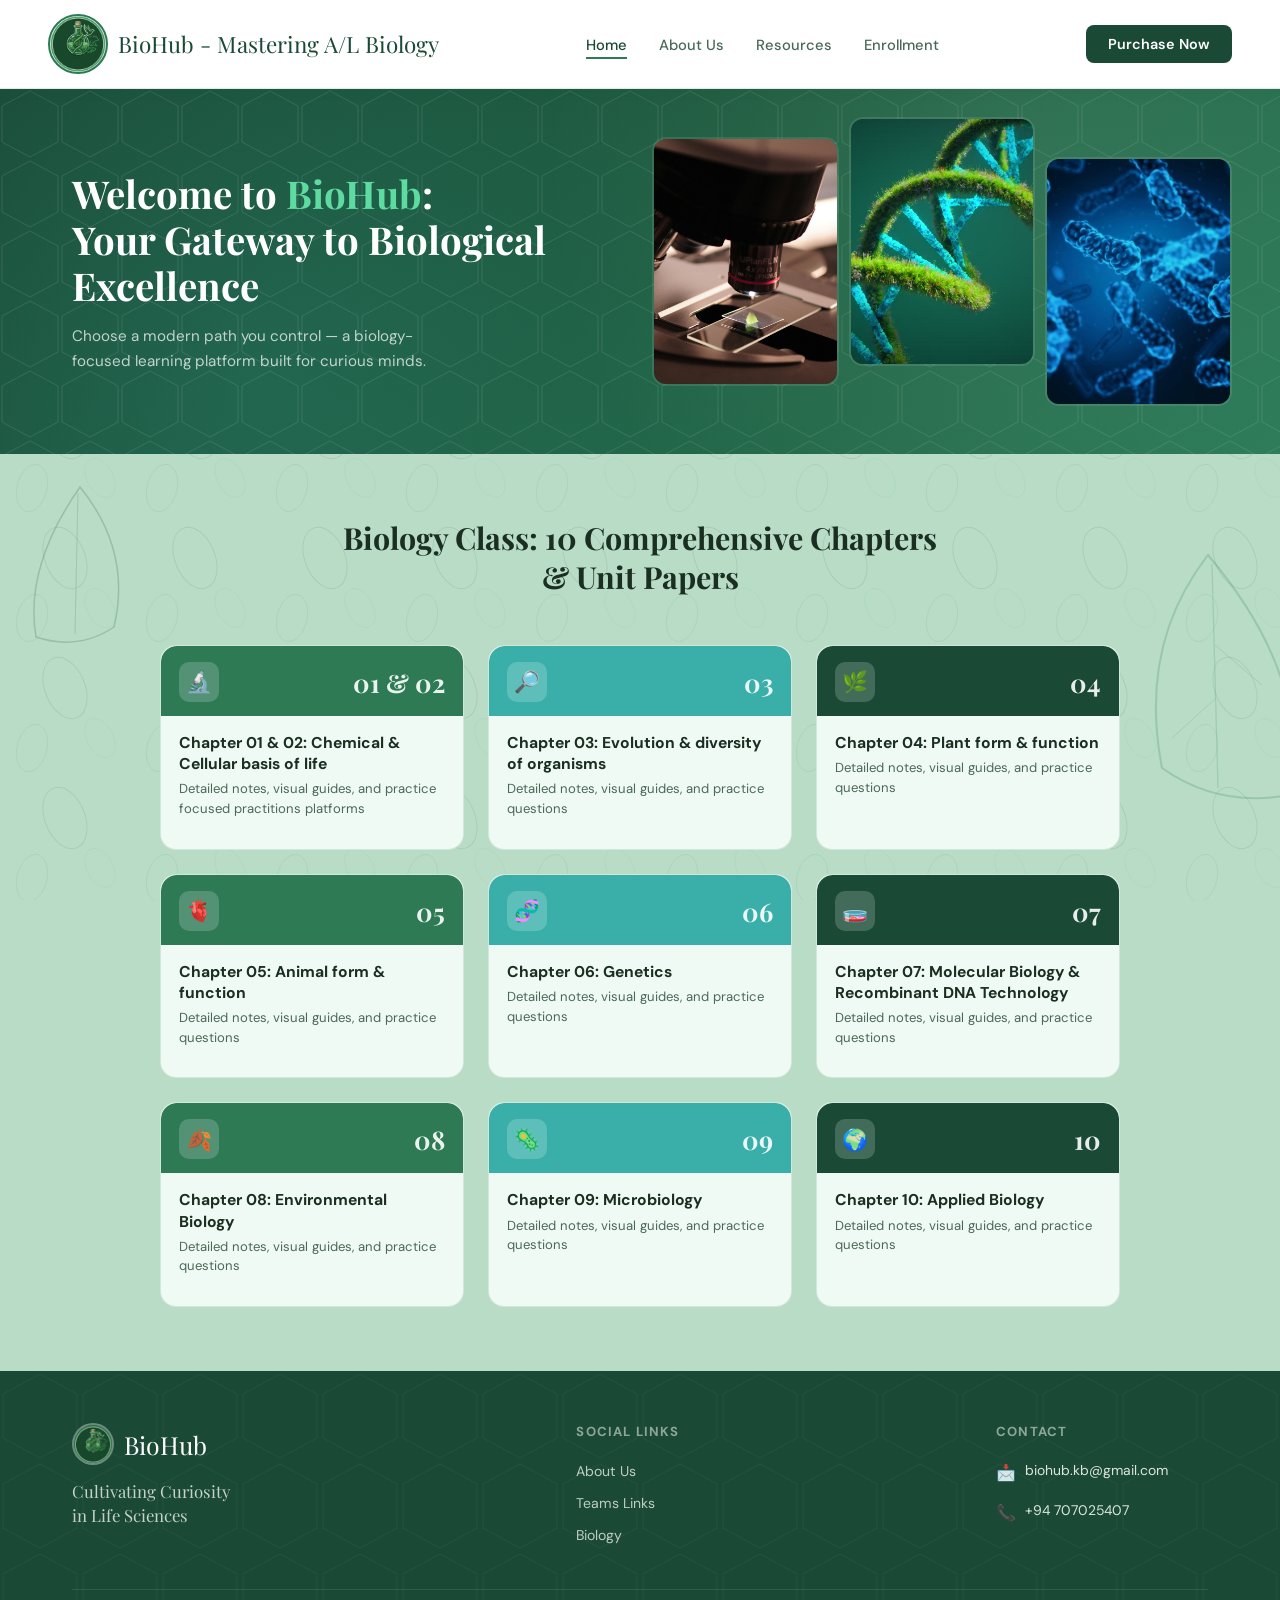
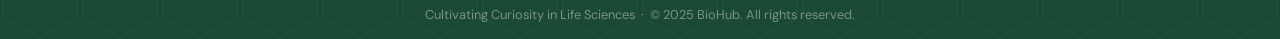
==== commit 98154364: "Added contact page and WhatsApp button" ====
--- a/index.html
+++ b/index.html
@@ -19,12 +19,11 @@
     </a>
     <ul class="nav-links">
       <li><a href="#" class="active">Home</a></li>
-      <li><a href="#">About Us</a></li>
-      <li><a href="#">Biology Class</a></li>
-      <li><a href="#">Resources</a></li>
-      <li><a href="#">Enrollment</a></li>
+      <li><a href="#footer">About Us</a></li>
+      <li><a href="#section">Resources</a></li>
+      <li><a href="contact.html">Enrollment</a></li>
     </ul>
-    <a href="#" class="btn-portal">Enroll Now</a>
+    <a href="contact.html" class="btn-portal">Purchase Now</a>
   </nav>
 
   <!-- HERO -->
@@ -47,7 +46,7 @@
   </section>
 
   <!-- CHAPTERS -->
-  <section class="section">
+  <section class="section" id="section">
     <div class="section-title">
       <h2>Biology Class: 10 Comprehensive Chapters<br>&amp; Unit Papers</h2>
     </div>
@@ -61,16 +60,15 @@
           <div class="card-expanded-content">
             <div class="unit-section-label">📄 Unit Papers (1–5)</div>
             <ul class="papers-list">
-              <li><span class="paper-num">1</span><a href="#">Paper 1: Introduction (PDF)</a></li>
-              <li><span class="paper-num">2</span><a href="#">Paper 2: The Cell Membrane (PDF)</a></li>
-              <li><span class="paper-num">3</span><a href="#">Paper 3: The Membrane (PDF)</a></li>
-              <li><span class="paper-num">4</span><a href="#">Paper 4: Practice Topics (PDF)</a></li>
-              <li><span class="paper-num">5</span><a href="#">Paper 5: Advanced Topics (PDF)</a></li>
-            </ul>
-            <div class="unit-section-label">✂️ Experiments</div>
-            <ul class="exp-list">
-              <li><span class="paper-num">1</span><a href="#">Exp 1: Observing Cells (Microscopy)</a></li>
-              <li><span class="paper-num">2</span><a href="#">Exp 2: Modeling DNA (Structure)</a></li>
+              <li><span class="paper-num">1</span><a href="contact.html">Paper 1: Intro, Biomolecules, Cellcycle </a></li>
+              <li><span class="paper-num">2</span><a href="contact.html">Paper 2: Cellular Respiration and Enzymes</a></li>
+              <li><span class="paper-num">3</span><a href="contact.html">Paper 3: Photosynthesis </a></li>
+              <li><span class="paper-num">4</span><a href="contact.html">Paper 4: Unit 1 and 2 full</a></li>
+            </ul>
+            <div class="unit-section-label">✂️ Experiments</div>
+            <ul class="exp-list">
+              <li><span class="paper-num">1</span><a href="contact.html">Exp 1: Observing Cells (Microscopy)</a></li>
+              <li><span class="paper-num">2</span><a href="contact.html">Exp 2: Modeling DNA (Structure)</a></li>
             </ul>
             <button class="card-close-btn" onclick="closeCard(event, this)">✕ Close</button>
           </div>
@@ -85,16 +83,15 @@
           <div class="card-expanded-content">
             <div class="unit-section-label">📄 Unit Papers (1–5)</div>
             <ul class="papers-list">
-              <li><span class="paper-num">1</span><a href="#">Paper 1: DNA Basics (PDF)</a></li>
-              <li><span class="paper-num">2</span><a href="#">Paper 2: Mendel's Laws (PDF)</a></li>
-              <li><span class="paper-num">3</span><a href="#">Paper 3: Chromosomes (PDF)</a></li>
-              <li><span class="paper-num">4</span><a href="#">Paper 4: Mutations (PDF)</a></li>
-              <li><span class="paper-num">5</span><a href="#">Paper 5: Advanced Genetics (PDF)</a></li>
-            </ul>
-            <div class="unit-section-label">✂️ Experiments</div>
-            <ul class="exp-list">
-              <li><span class="paper-num">1</span><a href="#">Exp 1: Punnett Squares Lab</a></li>
-              <li><span class="paper-num">2</span><a href="#">Exp 2: Trait Inheritance Study</a></li>
+              <li><span class="paper-num">1</span><a href="contact.html">Paper 1: Unit 3 till Kingdom Protista(included)</a></li>
+              <li><span class="paper-num">2</span><a href="contact.html">Paper 2: Kingdom Animalia</a></li>
+              <li><span class="paper-num">3</span><a href="contact.html">Paper 3: Kingdom Plantae</a></li>
+              <li><span class="paper-num">4</span><a href="contact.html">Paper 4: Unit 3 full</a></li>
+            </ul>
+            <div class="unit-section-label">✂️ Experiments</div>
+            <ul class="exp-list">
+              <li><span class="paper-num">1</span><a href="contact.html">Exp 1: Punnett Squares Lab</a></li>
+              <li><span class="paper-num">2</span><a href="contact.html">Exp 2: Trait Inheritance Study</a></li>
             </ul>
             <button class="card-close-btn" onclick="closeCard(event, this)">✕ Close</button>
           </div>
@@ -109,16 +106,16 @@
           <div class="card-expanded-content">
             <div class="unit-section-label">📄 Unit Papers (1–5)</div>
             <ul class="papers-list">
-              <li><span class="paper-num">1</span><a href="#">Paper 1: Circulatory System (PDF)</a></li>
-              <li><span class="paper-num">2</span><a href="#">Paper 2: Respiratory System (PDF)</a></li>
-              <li><span class="paper-num">3</span><a href="#">Paper 3: Digestive System (PDF)</a></li>
-              <li><span class="paper-num">4</span><a href="#">Paper 4: Nervous System (PDF)</a></li>
-              <li><span class="paper-num">5</span><a href="#">Paper 5: Endocrine System (PDF)</a></li>
-            </ul>
-            <div class="unit-section-label">✂️ Experiments</div>
-            <ul class="exp-list">
-              <li><span class="paper-num">1</span><a href="#">Exp 1: Heart Rate Lab</a></li>
-              <li><span class="paper-num">2</span><a href="#">Exp 2: Lung Capacity Study</a></li>
+              <li><span class="paper-num">1</span><a href="contact.html">Paper 1: Plant Growth and development</a></li>
+              <li><span class="paper-num">2</span><a href="contact.html">Paper 2: From gaseous exchange of plants until the end of transpiration </a></li>
+              <li><span class="paper-num">3</span><a href="contact.html">Paper 3: Plant nutrition and Plant responses to internal and external signals </a></li>
+              <li><span class="paper-num">4</span><a href="contact.html">Paper 4: Plant reproduction </a></li>
+              <li><span class="paper-num">5</span><a href="contact.html">Paper 5: Full unit 04</a></li>
+            </ul>
+            <div class="unit-section-label">✂️ Experiments</div>
+            <ul class="exp-list">
+              <li><span class="paper-num">1</span><a href="contact.html">Exp 1: Heart Rate Lab</a></li>
+              <li><span class="paper-num">2</span><a href="contact.html">Exp 2: Lung Capacity Study</a></li>
             </ul>
             <button class="card-close-btn" onclick="closeCard(event, this)">✕ Close</button>
           </div>
@@ -133,16 +130,17 @@
           <div class="card-expanded-content">
             <div class="unit-section-label">📄 Unit Papers (1–5)</div>
             <ul class="papers-list">
-              <li><span class="paper-num">1</span><a href="#">Paper 1: Plant Structure (PDF)</a></li>
-              <li><span class="paper-num">2</span><a href="#">Paper 2: Photosynthesis (PDF)</a></li>
-              <li><span class="paper-num">3</span><a href="#">Paper 3: Transpiration (PDF)</a></li>
-              <li><span class="paper-num">4</span><a href="#">Paper 4: Reproduction (PDF)</a></li>
-              <li><span class="paper-num">5</span><a href="#">Paper 5: Plant Hormones (PDF)</a></li>
-            </ul>
-            <div class="unit-section-label">✂️ Experiments</div>
-            <ul class="exp-list">
-              <li><span class="paper-num">1</span><a href="#">Exp 1: Leaf Chromatography</a></li>
-              <li><span class="paper-num">2</span><a href="#">Exp 2: Germination Study</a></li>
+              <li><span class="paper-num">1</span><a href="contact.html">Paper 1: Animal tissues and Human Digestive system </a></li>
+              <li><span class="paper-num">2</span><a href="contact.html">Paper 2: Circulatory and Respiratory system </a></li>
+              <li><span class="paper-num">3</span><a href="contact.html">Paper 3: Immunity and Osmoregulation</a></li>
+              <li><span class="paper-num">4</span><a href="contact.html">Paper 4: Nervous coordination and sensory organs</a></li>
+              <li><span class="paper-num">5</span><a href="contact.html">Paper 5: Endocrine system and Support & Movement </a></li>
+              <li><span class="paper-num">5</span><a href="contact.html">Paper 6: Reproductive system </a></li>
+            </ul>
+            <div class="unit-section-label">✂️ Experiments</div>
+            <ul class="exp-list">
+              <li><span class="paper-num">1</span><a href="contact.html">Exp 1: Leaf Chromatography</a></li>
+              <li><span class="paper-num">2</span><a href="contact.html">Exp 2: Germination Study</a></li>
             </ul>
             <button class="card-close-btn" onclick="closeCard(event, this)">✕ Close</button>
           </div>
@@ -157,16 +155,16 @@
           <div class="card-expanded-content">
             <div class="unit-section-label">📄 Unit Papers (1–5)</div>
             <ul class="papers-list">
-              <li><span class="paper-num">1</span><a href="#">Paper 1: Ecosystems (PDF)</a></li>
-              <li><span class="paper-num">2</span><a href="#">Paper 2: Food Chains (PDF)</a></li>
-              <li><span class="paper-num">3</span><a href="#">Paper 3: Biomes (PDF)</a></li>
-              <li><span class="paper-num">4</span><a href="#">Paper 4: Populations (PDF)</a></li>
-              <li><span class="paper-num">5</span><a href="#">Paper 5: Conservation (PDF)</a></li>
-            </ul>
-            <div class="unit-section-label">✂️ Experiments</div>
-            <ul class="exp-list">
-              <li><span class="paper-num">1</span><a href="#">Exp 1: Local Habitat Survey</a></li>
-              <li><span class="paper-num">2</span><a href="#">Exp 2: Water Quality Test</a></li>
+              <li><span class="paper-num">1</span><a href="contact.html">Paper 1: Ecosystems (PDF)</a></li>
+              <li><span class="paper-num">2</span><a href="contact.html">Paper 2: Food Chains (PDF)</a></li>
+              <li><span class="paper-num">3</span><a href="contact.html">Paper 3: Biomes (PDF)</a></li>
+              <li><span class="paper-num">4</span><a href="contact.html">Paper 4: Populations (PDF)</a></li>
+              <li><span class="paper-num">5</span><a href="contact.html">Paper 5: Conservation (PDF)</a></li>
+            </ul>
+            <div class="unit-section-label">✂️ Experiments</div>
+            <ul class="exp-list">
+              <li><span class="paper-num">1</span><a href="contact.html">Exp 1: Local Habitat Survey</a></li>
+              <li><span class="paper-num">2</span><a href="contact.html">Exp 2: Water Quality Test</a></li>
             </ul>
             <button class="card-close-btn" onclick="closeCard(event, this)">✕ Close</button>
           </div>
@@ -181,16 +179,16 @@
           <div class="card-expanded-content">
             <div class="unit-section-label">📄 Unit Papers (1–5)</div>
             <ul class="papers-list">
-              <li><span class="paper-num">1</span><a href="#">Paper 1: Carbohydrates (PDF)</a></li>
-              <li><span class="paper-num">2</span><a href="#">Paper 2: Proteins (PDF)</a></li>
-              <li><span class="paper-num">3</span><a href="#">Paper 3: Lipids (PDF)</a></li>
-              <li><span class="paper-num">4</span><a href="#">Paper 4: Enzymes (PDF)</a></li>
-              <li><span class="paper-num">5</span><a href="#">Paper 5: Nucleic Acids (PDF)</a></li>
-            </ul>
-            <div class="unit-section-label">✂️ Experiments</div>
-            <ul class="exp-list">
-              <li><span class="paper-num">1</span><a href="#">Exp 1: Benedict's Test</a></li>
-              <li><span class="paper-num">2</span><a href="#">Exp 2: Enzyme Activity Lab</a></li>
+              <li><span class="paper-num">1</span><a href="contact.html">Paper 1: Carbohydrates (PDF)</a></li>
+              <li><span class="paper-num">2</span><a href="contact.html">Paper 2: Proteins (PDF)</a></li>
+              <li><span class="paper-num">3</span><a href="contact.html">Paper 3: Lipids (PDF)</a></li>
+              <li><span class="paper-num">4</span><a href="contact.html">Paper 4: Enzymes (PDF)</a></li>
+              <li><span class="paper-num">5</span><a href="contact.html">Paper 5: Nucleic Acids (PDF)</a></li>
+            </ul>
+            <div class="unit-section-label">✂️ Experiments</div>
+            <ul class="exp-list">
+              <li><span class="paper-num">1</span><a href="contact.html">Exp 1: Benedict's Test</a></li>
+              <li><span class="paper-num">2</span><a href="contact.html">Exp 2: Enzyme Activity Lab</a></li>
             </ul>
             <button class="card-close-btn" onclick="closeCard(event, this)">✕ Close</button>
           </div>
@@ -205,16 +203,16 @@
           <div class="card-expanded-content">
             <div class="unit-section-label">📄 Unit Papers (1–5)</div>
             <ul class="papers-list">
-              <li><span class="paper-num">1</span><a href="#">Paper 1: Bacteria (PDF)</a></li>
-              <li><span class="paper-num">2</span><a href="#">Paper 2: Viruses (PDF)</a></li>
-              <li><span class="paper-num">3</span><a href="#">Paper 3: Fungi (PDF)</a></li>
-              <li><span class="paper-num">4</span><a href="#">Paper 4: Protists (PDF)</a></li>
-              <li><span class="paper-num">5</span><a href="#">Paper 5: Immunity (PDF)</a></li>
-            </ul>
-            <div class="unit-section-label">✂️ Experiments</div>
-            <ul class="exp-list">
-              <li><span class="paper-num">1</span><a href="#">Exp 1: Bacterial Culture Lab</a></li>
-              <li><span class="paper-num">2</span><a href="#">Exp 2: Microscope Slide Study</a></li>
+              <li><span class="paper-num">1</span><a href="contact.html">Paper 1: Bacteria (PDF)</a></li>
+              <li><span class="paper-num">2</span><a href="contact.html">Paper 2: Viruses (PDF)</a></li>
+              <li><span class="paper-num">3</span><a href="contact.html">Paper 3: Fungi (PDF)</a></li>
+              <li><span class="paper-num">4</span><a href="contact.html">Paper 4: Protists (PDF)</a></li>
+              <li><span class="paper-num">5</span><a href="contact.html">Paper 5: Immunity (PDF)</a></li>
+            </ul>
+            <div class="unit-section-label">✂️ Experiments</div>
+            <ul class="exp-list">
+              <li><span class="paper-num">1</span><a href="contact.html">Exp 1: Bacterial Culture Lab</a></li>
+              <li><span class="paper-num">2</span><a href="contact.html">Exp 2: Microscope Slide Study</a></li>
             </ul>
             <button class="card-close-btn" onclick="closeCard(event, this)">✕ Close</button>
           </div>
@@ -229,16 +227,16 @@
           <div class="card-expanded-content">
             <div class="unit-section-label">📄 Unit Papers (1–5)</div>
             <ul class="papers-list">
-              <li><span class="paper-num">1</span><a href="#">Paper 1: Neurons (PDF)</a></li>
-              <li><span class="paper-num">2</span><a href="#">Paper 2: Brain Regions (PDF)</a></li>
-              <li><span class="paper-num">3</span><a href="#">Paper 3: Synapses (PDF)</a></li>
-              <li><span class="paper-num">4</span><a href="#">Paper 4: Reflexes (PDF)</a></li>
-              <li><span class="paper-num">5</span><a href="#">Paper 5: Senses (PDF)</a></li>
-            </ul>
-            <div class="unit-section-label">✂️ Experiments</div>
-            <ul class="exp-list">
-              <li><span class="paper-num">1</span><a href="#">Exp 1: Reflex Response Test</a></li>
-              <li><span class="paper-num">2</span><a href="#">Exp 2: Sensory Perception Lab</a></li>
+              <li><span class="paper-num">1</span><a href="contact.html">Paper 1: Neurons (PDF)</a></li>
+              <li><span class="paper-num">2</span><a href="contact.html">Paper 2: Brain Regions (PDF)</a></li>
+              <li><span class="paper-num">3</span><a href="contact.html">Paper 3: Synapses (PDF)</a></li>
+              <li><span class="paper-num">4</span><a href="contact.html">Paper 4: Reflexes (PDF)</a></li>
+              <li><span class="paper-num">5</span><a href="contact.html">Paper 5: Senses (PDF)</a></li>
+            </ul>
+            <div class="unit-section-label">✂️ Experiments</div>
+            <ul class="exp-list">
+              <li><span class="paper-num">1</span><a href="contact.html">Exp 1: Reflex Response Test</a></li>
+              <li><span class="paper-num">2</span><a href="contact.html">Exp 2: Sensory Perception Lab</a></li>
             </ul>
             <button class="card-close-btn" onclick="closeCard(event, this)">✕ Close</button>
           </div>
@@ -253,16 +251,16 @@
           <div class="card-expanded-content">
             <div class="unit-section-label">📄 Unit Papers (1–5)</div>
             <ul class="papers-list">
-              <li><span class="paper-num">1</span><a href="#">Paper 1: Natural Selection (PDF)</a></li>
-              <li><span class="paper-num">2</span><a href="#">Paper 2: Fossil Record (PDF)</a></li>
-              <li><span class="paper-num">3</span><a href="#">Paper 3: Speciation (PDF)</a></li>
-              <li><span class="paper-num">4</span><a href="#">Paper 4: Classification (PDF)</a></li>
-              <li><span class="paper-num">5</span><a href="#">Paper 5: Human Evolution (PDF)</a></li>
-            </ul>
-            <div class="unit-section-label">✂️ Experiments</div>
-            <ul class="exp-list">
-              <li><span class="paper-num">1</span><a href="#">Exp 1: Fossil Comparison Study</a></li>
-              <li><span class="paper-num">2</span><a href="#">Exp 2: Biodiversity Survey</a></li>
+              <li><span class="paper-num">1</span><a href="contact.html">Paper 1: Natural Selection (PDF)</a></li>
+              <li><span class="paper-num">2</span><a href="contact.html">Paper 2: Fossil Record (PDF)</a></li>
+              <li><span class="paper-num">3</span><a href="contact.html">Paper 3: Speciation (PDF)</a></li>
+              <li><span class="paper-num">4</span><a href="contact.html">Paper 4: Classification (PDF)</a></li>
+              <li><span class="paper-num">5</span><a href="contact.html">Paper 5: Human Evolution (PDF)</a></li>
+            </ul>
+            <div class="unit-section-label">✂️ Experiments</div>
+            <ul class="exp-list">
+              <li><span class="paper-num">1</span><a href="contact.html">Exp 1: Fossil Comparison Study</a></li>
+              <li><span class="paper-num">2</span><a href="contact.html">Exp 2: Biodiversity Survey</a></li>
             </ul>
             <button class="card-close-btn" onclick="closeCard(event, this)">✕ Close</button>
           </div>
@@ -273,7 +271,7 @@
   </section>
 
   <!-- FOOTER -->
-    <footer>
+    <footer id = "footer">
     <div class="footer-grid">
         <div class="footer-col footer-brand">
         <div class="footer-logo">
